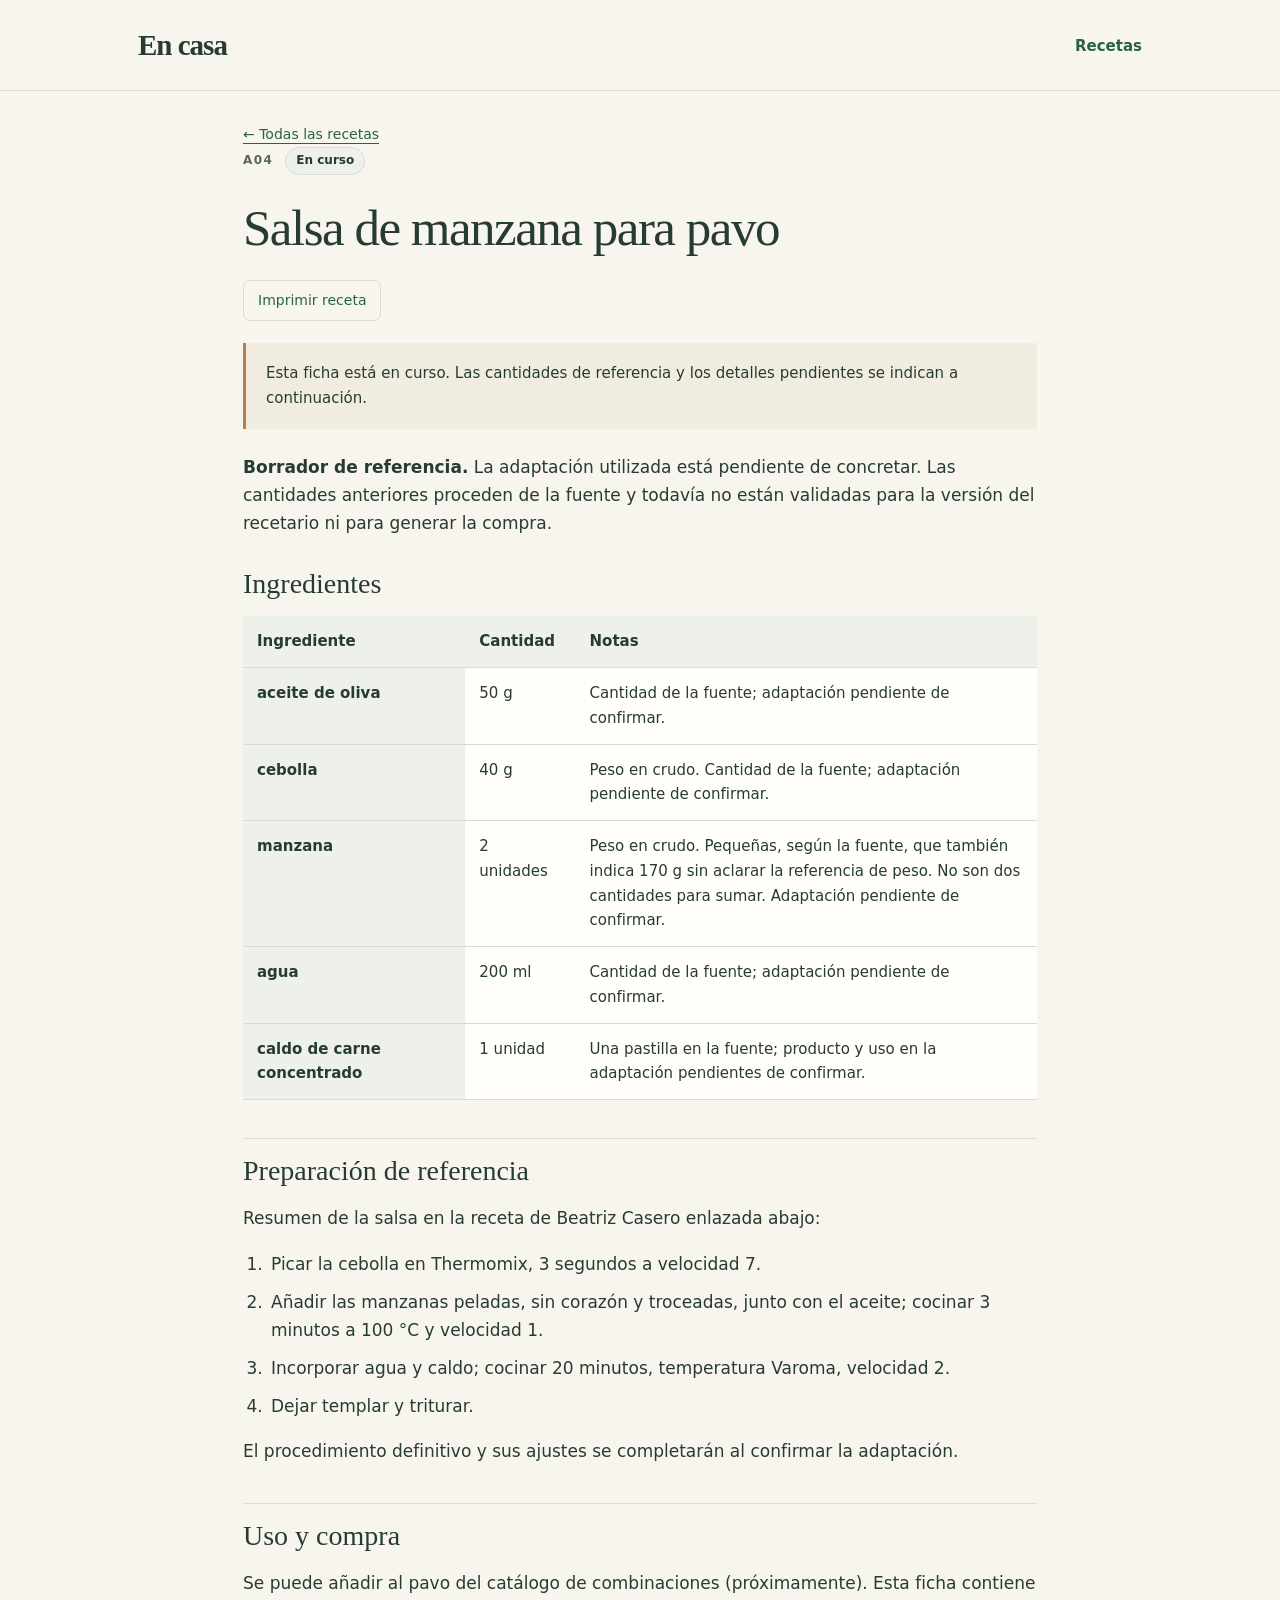
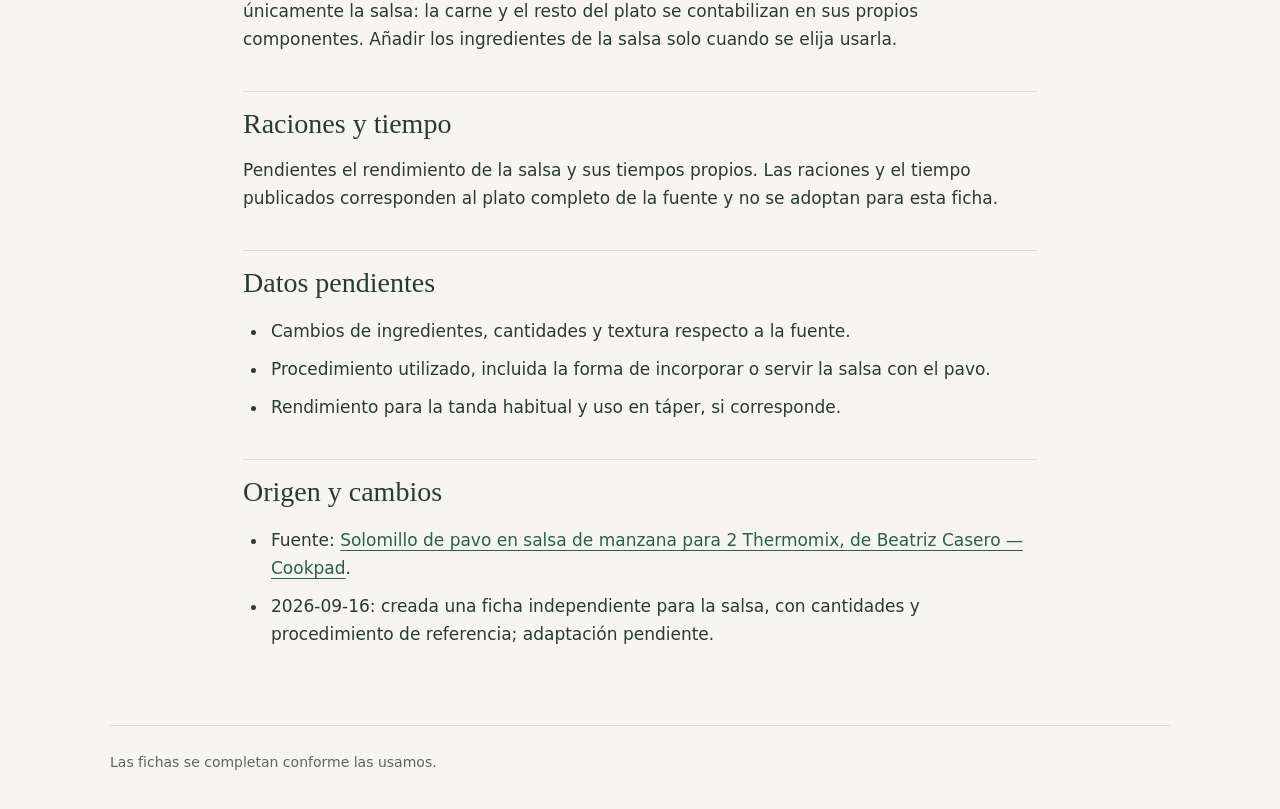
==== docs/recetas/A04_salsa_manzana.html @ 9128fe12 "Publicar primera versión del recetario de casa" ====
<!doctype html>
<html lang="es">
<head>
  <meta charset="utf-8">
  <meta name="viewport" content="width=device-width, initial-scale=1">
  <meta name="description" content="El recetario de casa: preparaciones habituales y detalles por completar.">
  <title>Salsa de manzana para pavo · En casa</title>
  <link rel="stylesheet" href="../assets/style.css">
</head>
<body>
  <header class="site-header">
    <div class="container header-inner">
      <a class="brand" href="../index.html">En casa</a>
      <nav class="site-nav" aria-label="Navegación principal"><a href="../index.html">Recetas</a></nav>
    </div>
  </header>
  <main class="container recipe-page">
    <a class="breadcrumb" href="../index.html">← Todas las recetas</a>
    <article>
      <header class="recipe-heading">
        <div class="recipe-meta"><span class="recipe-id">A04</span><span class="status">En curso</span></div>
        <h1>Salsa de manzana para pavo</h1>
        <button class="print-button" type="button" onclick="window.print()">Imprimir receta</button>
      </header>
      <p class="notice">Esta ficha está en curso. Las cantidades de referencia y los detalles pendientes se indican a continuación.</p>
      <div class="recipe-intro"><p><strong>Borrador de referencia.</strong> La adaptación utilizada está pendiente de concretar. Las cantidades anteriores proceden de la fuente y todavía no están validadas para la versión del recetario ni para generar la compra.</p></div>
      <section class="ingredients" aria-labelledby="ingredientes">
        <h2 id="ingredientes">Ingredientes</h2>
        <div class="table-wrap"><table>
          <thead><tr><th scope="col">Ingrediente</th><th scope="col">Cantidad</th><th scope="col">Notas</th></tr></thead>
          <tbody><tr><th scope="row">aceite de oliva</th><td>50 g</td><td>Cantidad de la fuente; adaptación pendiente de confirmar.</td></tr>
<tr><th scope="row">cebolla</th><td>40 g</td><td>Peso en crudo. Cantidad de la fuente; adaptación pendiente de confirmar.</td></tr>
<tr><th scope="row">manzana</th><td>2 unidades</td><td>Peso en crudo. Pequeñas, según la fuente, que también indica 170 g sin aclarar la referencia de peso. No son dos cantidades para sumar. Adaptación pendiente de confirmar.</td></tr>
<tr><th scope="row">agua</th><td>200 ml</td><td>Cantidad de la fuente; adaptación pendiente de confirmar.</td></tr>
<tr><th scope="row">caldo de carne concentrado</th><td>1 unidad</td><td>Una pastilla en la fuente; producto y uso en la adaptación pendientes de confirmar.</td></tr></tbody>
        </table></div>
      </section>
      <div class="recipe-content"><h2>Preparación de referencia</h2>
<p>Resumen de la salsa en la receta de Beatriz Casero enlazada abajo:</p>
<ol>
<li>Picar la cebolla en Thermomix, 3 segundos a velocidad 7.</li>
<li>Añadir las manzanas peladas, sin corazón y troceadas, junto con el aceite; cocinar 3 minutos a 100 °C y velocidad 1.</li>
<li>Incorporar agua y caldo; cocinar 20 minutos, temperatura Varoma, velocidad 2.</li>
<li>Dejar templar y triturar.</li>
</ol>
<p>El procedimiento definitivo y sus ajustes se completarán al confirmar la adaptación.</p>
<h2>Uso y compra</h2>
<p>Se puede añadir al pavo del <span>catálogo de combinaciones (próximamente)</span>. Esta ficha contiene únicamente la salsa: la carne y el resto del plato se contabilizan en sus propios componentes. Añadir los ingredientes de la salsa solo cuando se elija usarla.</p>
<h2>Raciones y tiempo</h2>
<p>Pendientes el rendimiento de la salsa y sus tiempos propios. Las raciones y el tiempo publicados corresponden al plato completo de la fuente y no se adoptan para esta ficha.</p>
<h2>Datos pendientes</h2>
<ul>
<li>Cambios de ingredientes, cantidades y textura respecto a la fuente.</li>
<li>Procedimiento utilizado, incluida la forma de incorporar o servir la salsa con el pavo.</li>
<li>Rendimiento para la tanda habitual y uso en táper, si corresponde.</li>
</ul>
<h2>Origen y cambios</h2>
<ul>
<li>Fuente: <a href="https://cookpad.com/es/recetas/6406321">Solomillo de pavo en salsa de manzana para 2 Thermomix, de Beatriz Casero — Cookpad</a>.</li>
<li>2026-09-16: creada una ficha independiente para la salsa, con cantidades y procedimiento de referencia; adaptación pendiente.</li>
</ul></div>
    </article>
  </main>
  <footer class="site-footer container">Las fichas se completan conforme las usamos.</footer>
</body>
</html>
---- docs/assets/style.css ----
:root{color-scheme:light;--paper:#f8f5ef;--ink:#263c32;--muted:#59675e;--line:#d8ddd3;--accent:#276247;--wash:#edf1e9;--white:#fffefa}
*{box-sizing:border-box}body{margin:0;background:var(--paper);color:var(--ink);font:17px/1.65 system-ui,-apple-system,BlinkMacSystemFont,"Segoe UI",sans-serif}a{color:var(--accent);text-underline-offset:4px}a:focus-visible,button:focus-visible{outline:3px solid #be693c;outline-offset:5px}.container{max-width:1060px;margin:auto;padding:0 28px}.site-header{border-bottom:1px solid var(--line)}.header-inner{display:flex;justify-content:space-between;align-items:center;min-height:90px;gap:24px}.brand{font:700 29px Georgia,serif;letter-spacing:-1px;text-decoration:none;color:var(--ink)}.site-nav a{font-size:15px;font-weight:600;text-decoration:none;padding:12px 0}.hero{padding:62px 0 36px;max-width:710px}.eyebrow,.recipe-id{font-size:12px;font-weight:700;letter-spacing:.12em;text-transform:uppercase;color:var(--muted)}h1{font:400 clamp(37px,6vw,62px)/1.08 Georgia,serif;letter-spacing:-1.5px;margin:14px 0 22px}h2{font:400 28px/1.2 Georgia,serif;margin:38px 0 16px}h3{font-size:20px;line-height:1.35}p{margin:0 0 18px}.lead{font-size:19px;color:var(--muted);max-width:630px}.recipe-grid{display:grid;grid-template-columns:repeat(3,minmax(0,1fr));gap:18px;padding-bottom:64px}.recipe-card{display:flex;flex-direction:column;min-height:170px;background:var(--white);border:1px solid var(--line);border-radius:12px;padding:24px;color:var(--ink);text-decoration:none;transition:border-color .15s,background .15s}.recipe-card:hover{border-color:var(--accent);background:#f3f6ee}.card-meta,.recipe-meta{display:flex;align-items:center;gap:12px;flex-wrap:wrap}.recipe-card h2{font-size:26px;margin:22px 0 12px}.recipe-card p{font-size:15px;color:var(--muted);margin:0}.status{display:inline-block;font-size:12px;font-weight:600;letter-spacing:0;background:var(--wash);border:1px solid var(--line);border-radius:20px;padding:3px 10px;color:var(--ink)}.site-footer{padding:25px 0 35px;border-top:1px solid var(--line);font-size:14px;color:var(--muted)}.site-footer p{margin:0}.recipe-page{max-width:850px;padding-top:28px;padding-bottom:60px}.breadcrumb{font-size:14px;margin:0 0 35px}.recipe-heading h1{font-size:clamp(36px,5vw,51px);max-width:730px;margin:16px 0 24px}.recipe-meta{margin-bottom:26px}.print-button{font:inherit;font-size:14px;color:var(--accent);background:transparent;border:1px solid var(--line);border-radius:7px;padding:8px 14px;cursor:pointer}.notice{font-size:15px;padding:18px 20px;border-left:3px solid #b3804d;background:#f1ece0;margin:22px 0}.notice p:last-child,.recipe-intro p:last-child{margin-bottom:0}.recipe-intro{margin:24px 0}.table-wrap{width:100%;overflow-x:auto}table{width:100%;border-collapse:collapse;font-size:15px;background:var(--white)}th{text-align:left;background:var(--wash);font-weight:600}th,td{padding:13px 14px;border-bottom:1px solid var(--line);vertical-align:top}th:first-child{width:28%}td:nth-child(2){min-width:110px}td p{margin:0}li{padding-left:3px;margin-bottom:10px}ol,ul{padding-left:25px}.recipe-content{overflow-wrap:anywhere}.recipe-content h2{padding-top:15px;border-top:1px solid var(--line)}.recipe-content table{margin:20px 0}.ingredients h2{margin-top:30px}
@media(max-width:760px){.recipe-grid{grid-template-columns:repeat(2,minmax(0,1fr))}.hero{padding-top:38px}.container{padding-left:22px;padding-right:22px}}
@media(max-width:480px){body{font-size:16px}.container{padding-left:18px;padding-right:18px}.header-inner{min-height:74px}.recipe-grid{grid-template-columns:1fr;gap:12px;padding-bottom:40px}.recipe-card{min-height:0;padding:20px}.recipe-card h2{margin:15px 0 0}.hero{padding:32px 0 24px}.lead{font-size:17px}.recipe-page{padding-top:22px}.breadcrumb{margin-bottom:24px}th,td{padding:10px 9px;font-size:13px}th:first-child{width:28%}td:nth-child(2){min-width:76px}.notice{padding:14px}.recipe-content table{font-size:14px}}
@media print{body{background:white;color:black;font-size:11pt}.site-header,.site-footer,.breadcrumb,.print-button{display:none}.container{max-width:none;padding:0}.recipe-page{padding:0}h1,.recipe-heading h1{font-size:25pt}h2{font-size:18pt;break-after:avoid}.notice{font-size:10pt}tr{break-inside:avoid}a{color:inherit}.table-wrap{overflow:visible}}
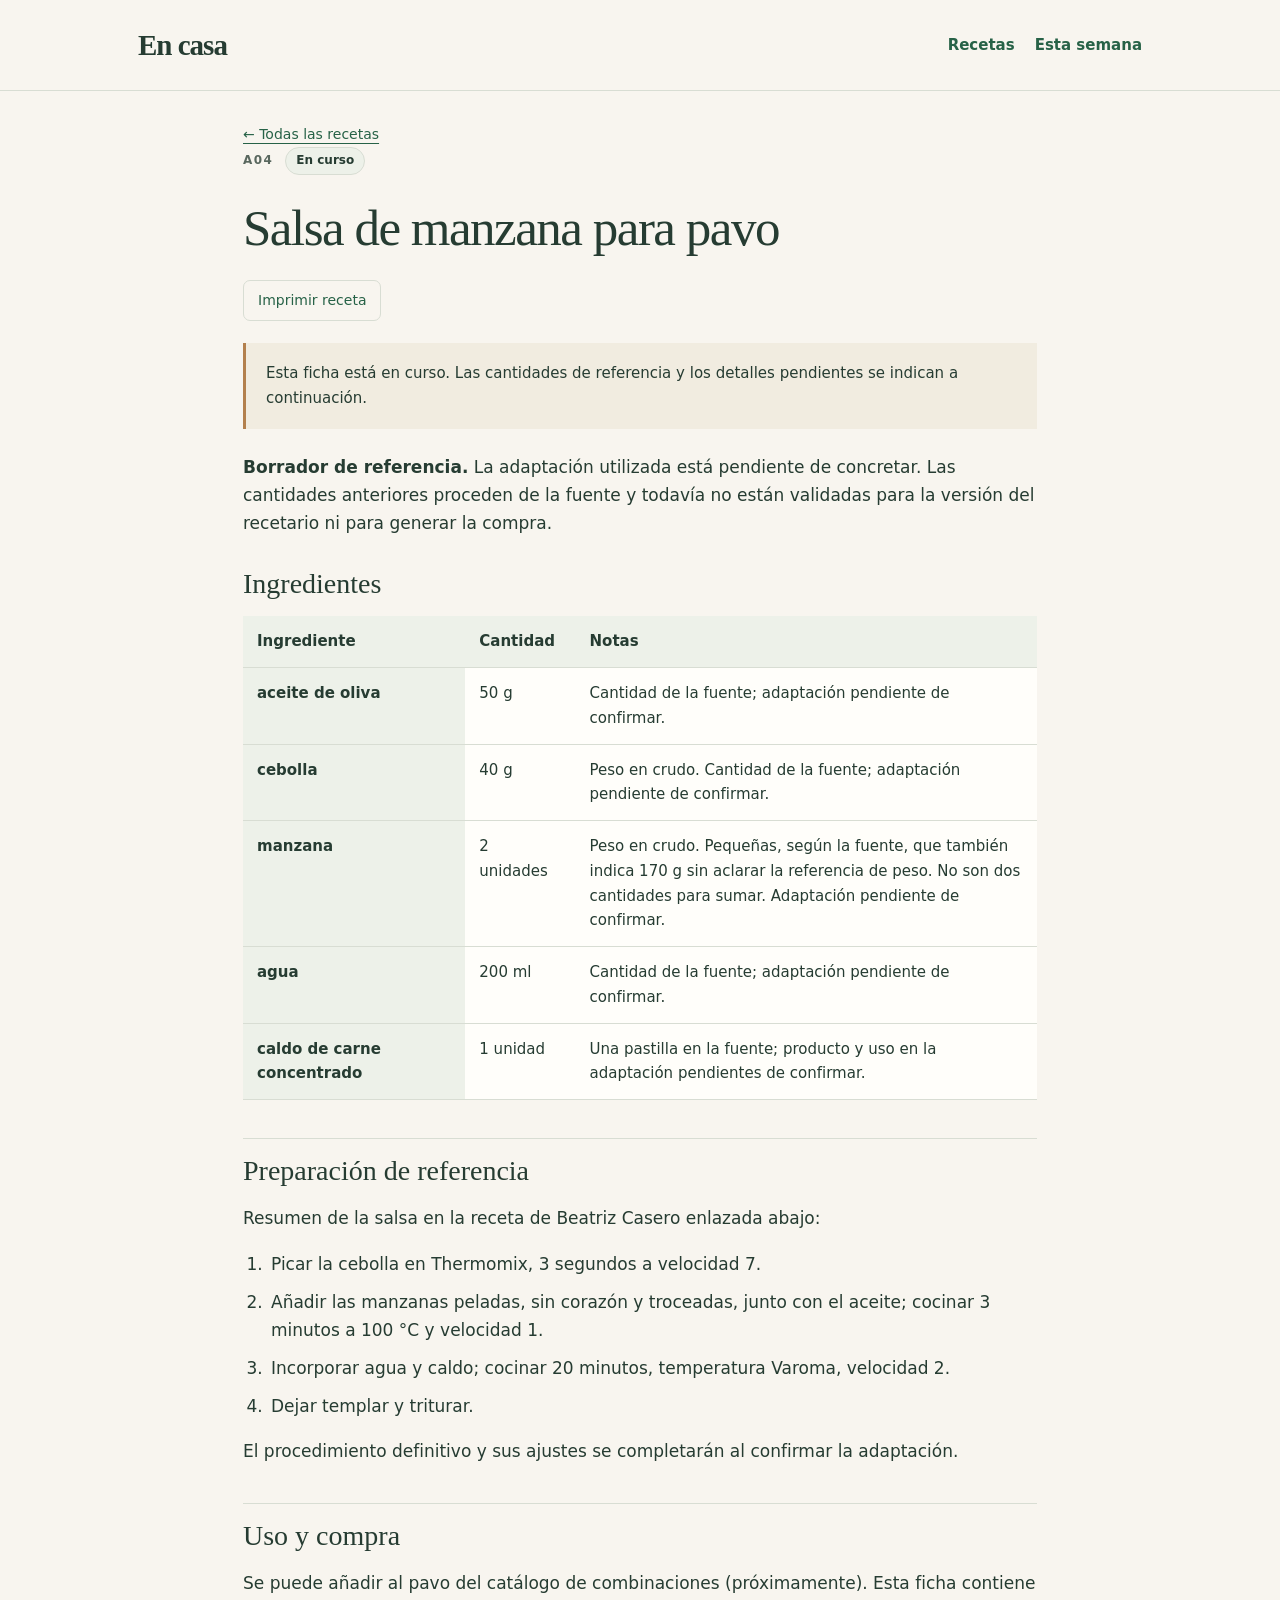
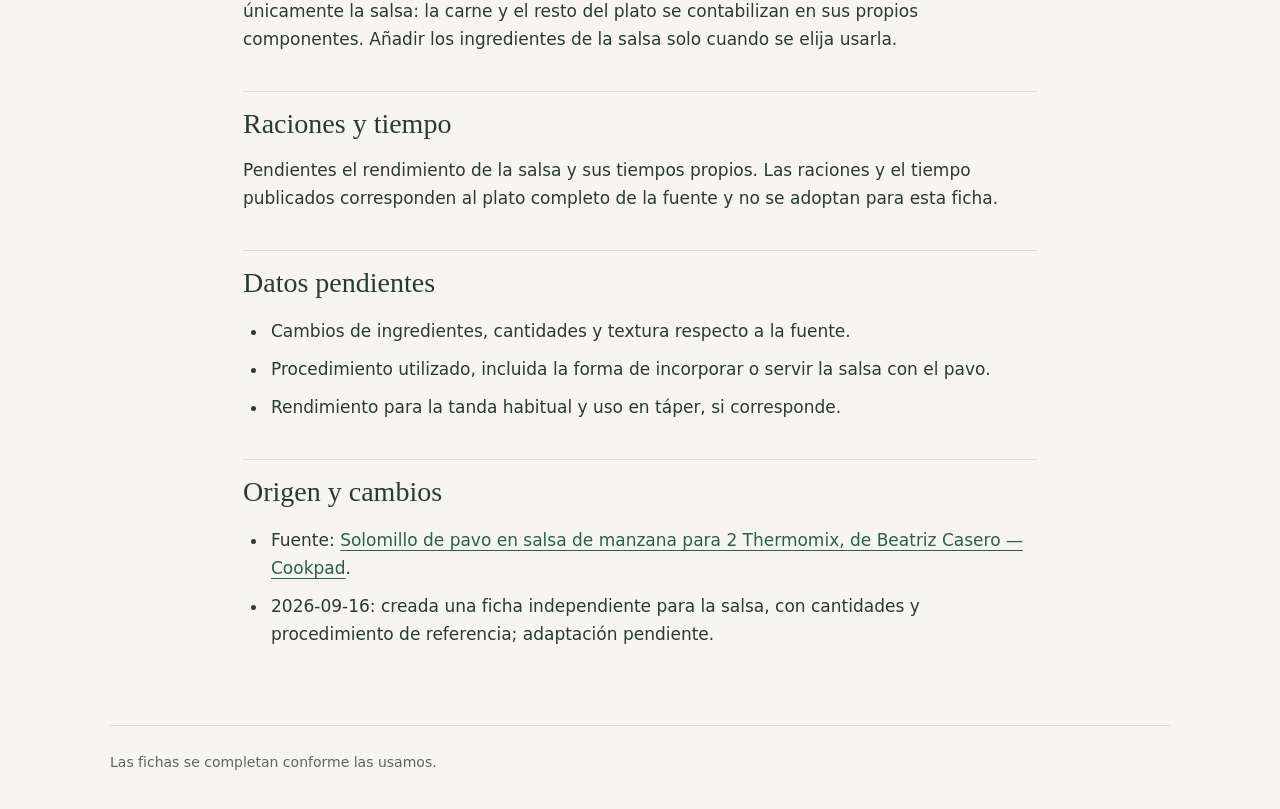
==== commit 5c99d3ea: "Añadir menú del primer piloto y navegación semanal" ====
--- a/docs/recetas/A04_salsa_manzana.html
+++ b/docs/recetas/A04_salsa_manzana.html
@@ -11,7 +11,7 @@
   <header class="site-header">
     <div class="container header-inner">
       <a class="brand" href="../index.html">En casa</a>
-      <nav class="site-nav" aria-label="Navegación principal"><a href="../index.html">Recetas</a></nav>
+      <nav class="site-nav" aria-label="Navegación principal"><a href="../index.html">Recetas</a><a href="../semanas/2026-09-21.html">Esta semana</a></nav>
     </div>
   </header>
   <main class="container recipe-page">
--- a/docs/assets/style.css
+++ b/docs/assets/style.css
@@ -1,5 +1,7 @@
 :root{color-scheme:light;--paper:#f8f5ef;--ink:#263c32;--muted:#59675e;--line:#d8ddd3;--accent:#276247;--wash:#edf1e9;--white:#fffefa}
 *{box-sizing:border-box}body{margin:0;background:var(--paper);color:var(--ink);font:17px/1.65 system-ui,-apple-system,BlinkMacSystemFont,"Segoe UI",sans-serif}a{color:var(--accent);text-underline-offset:4px}a:focus-visible,button:focus-visible{outline:3px solid #be693c;outline-offset:5px}.container{max-width:1060px;margin:auto;padding:0 28px}.site-header{border-bottom:1px solid var(--line)}.header-inner{display:flex;justify-content:space-between;align-items:center;min-height:90px;gap:24px}.brand{font:700 29px Georgia,serif;letter-spacing:-1px;text-decoration:none;color:var(--ink)}.site-nav a{font-size:15px;font-weight:600;text-decoration:none;padding:12px 0}.hero{padding:62px 0 36px;max-width:710px}.eyebrow,.recipe-id{font-size:12px;font-weight:700;letter-spacing:.12em;text-transform:uppercase;color:var(--muted)}h1{font:400 clamp(37px,6vw,62px)/1.08 Georgia,serif;letter-spacing:-1.5px;margin:14px 0 22px}h2{font:400 28px/1.2 Georgia,serif;margin:38px 0 16px}h3{font-size:20px;line-height:1.35}p{margin:0 0 18px}.lead{font-size:19px;color:var(--muted);max-width:630px}.recipe-grid{display:grid;grid-template-columns:repeat(3,minmax(0,1fr));gap:18px;padding-bottom:64px}.recipe-card{display:flex;flex-direction:column;min-height:170px;background:var(--white);border:1px solid var(--line);border-radius:12px;padding:24px;color:var(--ink);text-decoration:none;transition:border-color .15s,background .15s}.recipe-card:hover{border-color:var(--accent);background:#f3f6ee}.card-meta,.recipe-meta{display:flex;align-items:center;gap:12px;flex-wrap:wrap}.recipe-card h2{font-size:26px;margin:22px 0 12px}.recipe-card p{font-size:15px;color:var(--muted);margin:0}.status{display:inline-block;font-size:12px;font-weight:600;letter-spacing:0;background:var(--wash);border:1px solid var(--line);border-radius:20px;padding:3px 10px;color:var(--ink)}.site-footer{padding:25px 0 35px;border-top:1px solid var(--line);font-size:14px;color:var(--muted)}.site-footer p{margin:0}.recipe-page{max-width:850px;padding-top:28px;padding-bottom:60px}.breadcrumb{font-size:14px;margin:0 0 35px}.recipe-heading h1{font-size:clamp(36px,5vw,51px);max-width:730px;margin:16px 0 24px}.recipe-meta{margin-bottom:26px}.print-button{font:inherit;font-size:14px;color:var(--accent);background:transparent;border:1px solid var(--line);border-radius:7px;padding:8px 14px;cursor:pointer}.notice{font-size:15px;padding:18px 20px;border-left:3px solid #b3804d;background:#f1ece0;margin:22px 0}.notice p:last-child,.recipe-intro p:last-child{margin-bottom:0}.recipe-intro{margin:24px 0}.table-wrap{width:100%;overflow-x:auto}table{width:100%;border-collapse:collapse;font-size:15px;background:var(--white)}th{text-align:left;background:var(--wash);font-weight:600}th,td{padding:13px 14px;border-bottom:1px solid var(--line);vertical-align:top}th:first-child{width:28%}td:nth-child(2){min-width:110px}td p{margin:0}li{padding-left:3px;margin-bottom:10px}ol,ul{padding-left:25px}.recipe-content{overflow-wrap:anywhere}.recipe-content h2{padding-top:15px;border-top:1px solid var(--line)}.recipe-content table{margin:20px 0}.ingredients h2{margin-top:30px}
+.header-inner{flex-wrap:wrap}.site-nav{display:flex;flex-wrap:wrap;gap:8px 20px}.site-nav a{white-space:nowrap}.week-banner{display:flex;align-items:center;justify-content:space-between;gap:20px;padding:22px 24px;margin:0 0 28px;background:var(--wash);border:1px solid var(--line);border-radius:12px;text-decoration:none;color:var(--ink)}.week-banner:hover{border-color:var(--accent)}.week-banner-title{display:block;font:400 25px/1.3 Georgia,serif;margin-top:5px}.week-period{color:var(--muted);font-size:15px}.week-content{margin-top:28px}.week-content table{table-layout:fixed}.week-content th:first-child{width:18%}.week-content th:nth-child(2),.week-content th:nth-child(3){width:41%}.week-content td{min-width:0;overflow-wrap:anywhere}
 @media(max-width:760px){.recipe-grid{grid-template-columns:repeat(2,minmax(0,1fr))}.hero{padding-top:38px}.container{padding-left:22px;padding-right:22px}}
 @media(max-width:480px){body{font-size:16px}.container{padding-left:18px;padding-right:18px}.header-inner{min-height:74px}.recipe-grid{grid-template-columns:1fr;gap:12px;padding-bottom:40px}.recipe-card{min-height:0;padding:20px}.recipe-card h2{margin:15px 0 0}.hero{padding:32px 0 24px}.lead{font-size:17px}.recipe-page{padding-top:22px}.breadcrumb{margin-bottom:24px}th,td{padding:10px 9px;font-size:13px}th:first-child{width:28%}td:nth-child(2){min-width:76px}.notice{padding:14px}.recipe-content table{font-size:14px}}
+@media(max-width:480px){.header-inner{gap:4px 16px;padding-top:12px;padding-bottom:12px}.site-nav{gap:6px 14px}.site-nav a{font-size:14px}.week-banner{padding:18px}.week-banner-title{font-size:22px}.week-content th,.week-content td{padding:10px 7px;font-size:13px}.week-content th:first-child{width:82px}.week-content th:nth-child(2),.week-content th:nth-child(3){width:calc((100% - 82px)/2)}.week-content td:first-child{overflow-wrap:normal}}
 @media print{body{background:white;color:black;font-size:11pt}.site-header,.site-footer,.breadcrumb,.print-button{display:none}.container{max-width:none;padding:0}.recipe-page{padding:0}h1,.recipe-heading h1{font-size:25pt}h2{font-size:18pt;break-after:avoid}.notice{font-size:10pt}tr{break-inside:avoid}a{color:inherit}.table-wrap{overflow:visible}}
